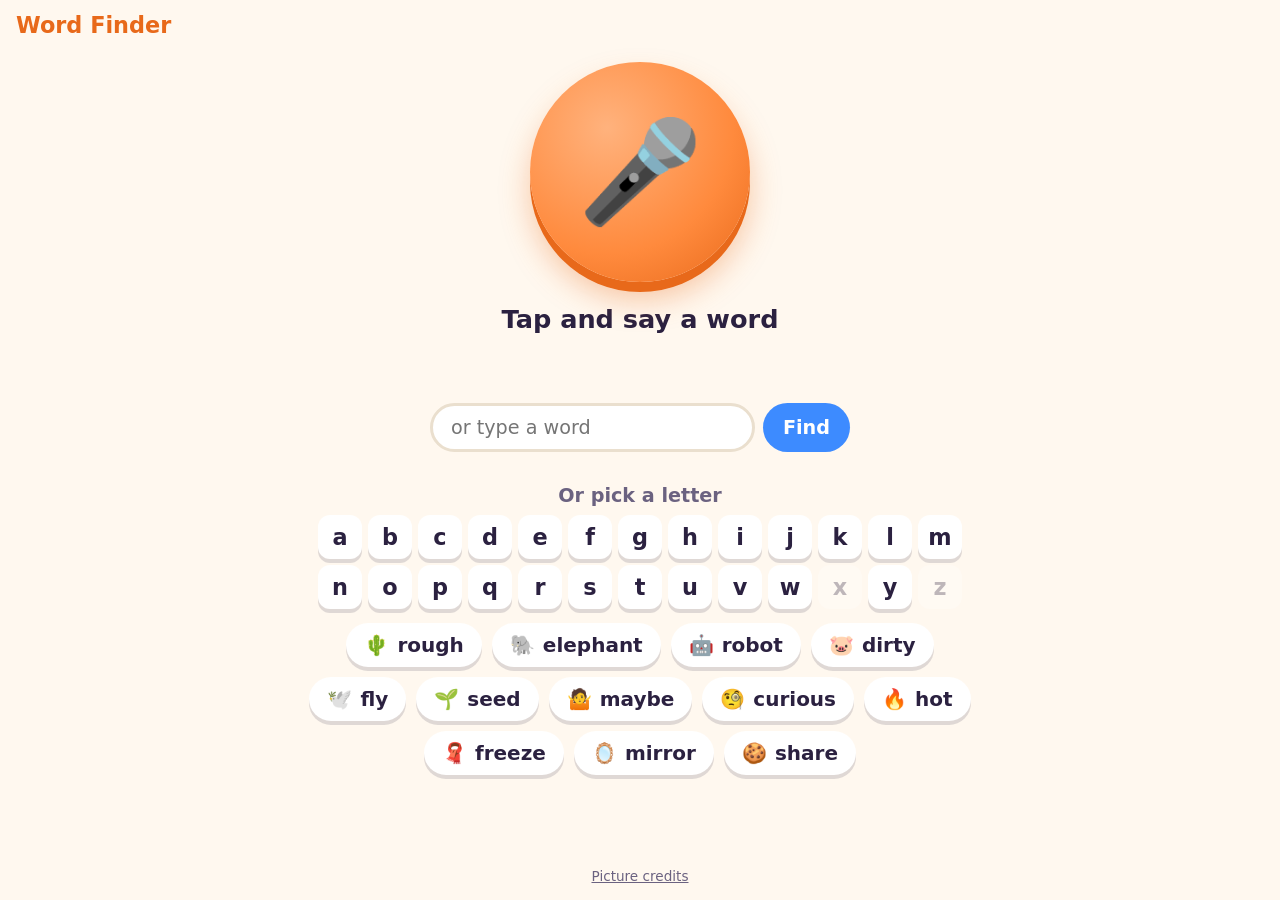
==== index.html @ f9577dc6 "first commit" ====
<!DOCTYPE html>
<html lang="en-GB">
<head>
  <meta charset="utf-8">
  <meta name="viewport" content="width=device-width, initial-scale=1, viewport-fit=cover">
  <title>Word Finder</title>
  <meta name="description" content="A talking picture dictionary for children.">
  <meta name="theme-color" content="#ff8a3d">
  <link rel="manifest" href="manifest.webmanifest">
  <link rel="icon" href="icons/icon.svg" type="image/svg+xml">
  <link rel="apple-touch-icon" href="icons/icon-180.png">
  <meta name="apple-mobile-web-app-capable" content="yes">
  <meta name="mobile-web-app-capable" content="yes">
  <meta name="apple-mobile-web-app-title" content="Word Finder">
  <link rel="stylesheet" href="styles.css">
</head>
<body>
  <header class="top">
    <a href="#/" id="homeBtn" class="home-btn" aria-label="Back to start" hidden>🏠</a>
    <h1><a href="#/">Word Finder</a></h1>
  </header>

  <main>
    <!-- Search / start screen -->
    <section id="home" class="view">
      <button id="micBtn" class="mic" type="button" aria-label="Tap and say a word">
        <span class="mic-icon" aria-hidden="true">🎤</span>
      </button>
      <p id="prompt" class="prompt">Tap and say a word</p>
      <p id="heard" class="heard" aria-live="polite"></p>
      <div id="suggestions" class="suggestions" aria-live="polite"></div>

      <form id="typeForm" class="type-form" autocomplete="off">
        <input id="typeInput" type="search" inputmode="text" autocapitalize="none"
               autocorrect="off" spellcheck="false" placeholder="or type a word" aria-label="Type a word">
        <button type="submit">Find</button>
      </form>

      <h2 class="browse-title">Or pick a letter</h2>
      <nav id="alphabet" class="alphabet" aria-label="Letters"></nav>
      <div id="grid" class="grid"></div>
    </section>

    <!-- Word card -->
    <section id="card" class="view" hidden>
      <figure class="pic">
        <img id="cardImg" alt="" hidden>
        <span id="cardEmoji" class="emoji" aria-hidden="true"></span>
        <figcaption id="credit" class="credit"></figcaption>
      </figure>

      <div id="spelling" class="spelling" aria-label=""></div>
      <p id="typeTag" class="type-tag"></p>

      <div class="actions">
        <button id="sayBtn" type="button" class="act say"><span aria-hidden="true">🔊</span> Say it</button>
        <button id="spellBtn" type="button" class="act spell"><span aria-hidden="true">🔤</span> Spell it</button>
        <button id="meanBtn" type="button" class="act mean"><span aria-hidden="true">📖</span> What it means</button>
      </div>

      <div class="meaning">
        <p id="definition" class="definition"></p>
        <p id="example" class="example"></p>
      </div>

      <a href="#/" class="again"><span aria-hidden="true">🎤</span> Find another word</a>
    </section>

    <section id="credits" class="view credits-view" hidden>
      <h2>Picture credits</h2>
      <p>Pictures come from <a href="https://openverse.org" rel="noopener">Openverse</a> under Creative Commons or public-domain licences. Where there is no picture, the app shows an emoji.</p>
      <ul id="creditList"></ul>
    </section>
  </main>

  <footer class="foot">
    <a href="#/credits">Picture credits</a>
  </footer>


  <script type="module" src="app.js"></script>
</body>
</html>
---- styles.css ----
:root {
  --bg: #fff8ef;
  --ink: #2b2140;
  --muted: #6b6280;
  --orange: #ff8a3d;
  --orange-dark: #e8691a;
  --blue: #3d8bff;
  --green: #22b573;
  --purple: #8a5cf6;
  --tile: #ffffff;
  --shadow: 0 4px 0 rgba(43, 33, 64, 0.15);
  --radius: 22px;
  --font: ui-rounded, "SF Pro Rounded", "Arial Rounded MT Bold", "Nunito", "Trebuchet MS", system-ui, sans-serif;
  /* Letters for reading: a clear, school-style face if the device has one. */
  --letter-font: "Andika", "Sassoon Primary", "Comic Neue", ui-rounded, "Arial Rounded MT Bold", system-ui, sans-serif;
}

* { box-sizing: border-box; }

html, body { margin: 0; }

body {
  font-family: var(--font);
  background: var(--bg);
  color: var(--ink);
  min-height: 100dvh;
  display: flex;
  flex-direction: column;
  -webkit-tap-highlight-color: transparent;
  padding: env(safe-area-inset-top) env(safe-area-inset-right) env(safe-area-inset-bottom) env(safe-area-inset-left);
}

button, input { font: inherit; color: inherit; }
button { cursor: pointer; }

[hidden] { display: none !important; }

.top {
  display: flex;
  align-items: center;
  gap: 12px;
  padding: 12px 16px;
}
.top h1 { margin: 0; font-size: 1.4rem; }
.top h1 a { color: var(--orange-dark); text-decoration: none; }
.home-btn {
  font-size: 1.8rem;
  text-decoration: none;
  background: var(--tile);
  border-radius: 16px;
  padding: 4px 10px;
  box-shadow: var(--shadow);
}

main { flex: 1; width: 100%; max-width: 720px; margin: 0 auto; padding: 0 16px 24px; }

.view { display: flex; flex-direction: column; align-items: center; }

/* ---------- Home ---------- */

.mic {
  width: min(52vw, 220px);
  aspect-ratio: 1;
  border-radius: 50%;
  border: none;
  background: radial-gradient(circle at 35% 30%, #ffb27d, var(--orange) 60%, var(--orange-dark));
  box-shadow: 0 10px 0 var(--orange-dark), 0 18px 30px rgba(232, 105, 26, 0.35);
  margin-top: 12px;
  transition: transform 0.1s;
  position: relative;
}
.mic:active { transform: translateY(6px); box-shadow: 0 4px 0 var(--orange-dark); }
.mic-icon { font-size: min(24vw, 100px); line-height: 1; }
.mic.listening { animation: pulse 1s ease-in-out infinite; }
.mic.listening::after {
  content: "";
  position: absolute;
  inset: -14px;
  border-radius: 50%;
  border: 6px solid var(--orange);
  opacity: 0.5;
  animation: ring 1.2s ease-out infinite;
}
.mic.unsupported { filter: grayscale(1); opacity: 0.5; }

@keyframes pulse { 50% { transform: scale(1.05); } }
@keyframes ring { from { transform: scale(0.95); opacity: 0.6; } to { transform: scale(1.25); opacity: 0; } }

.prompt { font-size: 1.6rem; font-weight: 700; margin: 22px 0 4px; text-align: center; }
.heard { font-size: 1.3rem; color: var(--muted); min-height: 1.6em; margin: 4px 0; text-align: center; }

.suggestions { display: flex; flex-wrap: wrap; gap: 10px; justify-content: center; margin: 4px 0 8px; }
.suggestions p { width: 100%; text-align: center; margin: 0 0 4px; font-size: 1.2rem; }

.chip {
  display: inline-flex;
  align-items: center;
  gap: 8px;
  background: var(--tile);
  border: none;
  border-radius: 999px;
  padding: 10px 18px;
  font-size: 1.25rem;
  font-weight: 700;
  box-shadow: var(--shadow);
  text-decoration: none;
  color: var(--ink);
}
.chip:active { transform: translateY(2px); }

.type-form { display: flex; gap: 8px; width: 100%; max-width: 420px; margin: 12px 0 8px; }
.type-form input {
  flex: 1;
  min-width: 0;
  border: 3px solid #eadfce;
  border-radius: 999px;
  padding: 10px 18px;
  font-size: 1.2rem;
  background: var(--tile);
}
.type-form input:focus { outline: none; border-color: var(--blue); }
.type-form button {
  border: none;
  border-radius: 999px;
  padding: 10px 20px;
  background: var(--blue);
  color: white;
  font-weight: 700;
  font-size: 1.2rem;
}

.browse-title { font-size: 1.2rem; color: var(--muted); margin: 24px 0 8px; }

.alphabet { display: flex; flex-wrap: wrap; justify-content: center; gap: 6px; margin-bottom: 14px; }
.alphabet button {
  width: 44px; height: 44px;
  border: none;
  border-radius: 12px;
  background: var(--tile);
  box-shadow: var(--shadow);
  font-family: var(--letter-font);
  font-size: 1.4rem;
  font-weight: 700;
}
.alphabet button[disabled] { opacity: 0.3; box-shadow: none; }
.alphabet button.active { background: var(--purple); color: white; }

.grid { display: flex; flex-wrap: wrap; justify-content: center; gap: 10px; }

/* ---------- Word card ---------- */

.pic {
  margin: 4px 0 8px;
  width: min(80vw, 320px);
  aspect-ratio: 1;
  border-radius: var(--radius);
  background: var(--tile);
  box-shadow: var(--shadow);
  display: grid;
  place-items: center;
  position: relative;
  overflow: hidden;
}
.pic img { width: 100%; height: 100%; object-fit: cover; }
.emoji { font-size: min(44vw, 180px); line-height: 1; }
.credit {
  position: absolute;
  bottom: 0; left: 0; right: 0;
  font-size: 0.7rem;
  padding: 4px 8px;
  background: rgba(255, 255, 255, 0.85);
  color: var(--muted);
  text-align: center;
}
.credit:empty { display: none; }
.credit a { color: inherit; }

.spelling {
  display: flex;
  flex-wrap: nowrap;
  justify-content: center;
  gap: 4px;
  margin: 10px 0 2px;
  font-family: var(--letter-font);
  /* Size letters so the whole word fits on one line (--n = number of letters). */
  font-size: min(4.6rem, calc((min(100vw, 720px) - 48px) / (var(--n, 6) * 0.82)));
}
.letter {
  min-width: 0.72em;
  font-size: 1em;
  font-weight: 700;
  line-height: 1.15;
  padding: 0 0.04em;
  border: none;
  border-bottom: 5px solid #eadfce;
  background: none;
  font-family: inherit;
  border-radius: 10px 10px 0 0;
  transition: transform 0.12s, background 0.12s, color 0.12s;
}
.letter.on { background: var(--purple); color: white; border-bottom-color: var(--purple); transform: translateY(-6px) scale(1.08); }
.spelling.all-on .letter { color: var(--purple); border-bottom-color: var(--purple); }

.type-tag { margin: 6px 0 12px; color: var(--muted); font-size: 1.1rem; }
.type-tag b { color: var(--ink); }

.actions { display: grid; grid-template-columns: repeat(3, 1fr); gap: 10px; width: 100%; max-width: 520px; }
.act {
  border: none;
  border-radius: var(--radius);
  padding: 14px 6px;
  font-size: 1.1rem;
  font-weight: 700;
  color: white;
  display: flex;
  flex-direction: column;
  align-items: center;
  gap: 4px;
  transition: transform 0.1s;
}
.act span { font-size: 2.2rem; }
.act:active { transform: translateY(4px); }
.act.say { background: var(--orange); box-shadow: 0 6px 0 var(--orange-dark); }
.act.spell { background: var(--purple); box-shadow: 0 6px 0 #6a3fd6; }
.act.mean { background: var(--green); box-shadow: 0 6px 0 #17915a; }
.act.playing { filter: brightness(1.1); outline: 4px solid rgba(43, 33, 64, 0.25); }

.meaning { max-width: 520px; text-align: center; margin-top: 18px; }
.definition { font-size: 1.45rem; line-height: 1.4; margin: 0 0 10px; }
.example { font-size: 1.2rem; color: var(--muted); font-style: italic; margin: 0; }
.example:not(:empty)::before { content: "“"; }
.example:not(:empty)::after { content: "”"; }
.word-hl { background: #fff0a8; border-radius: 6px; padding: 0 2px; }

.again {
  margin-top: 26px;
  text-decoration: none;
  background: var(--tile);
  color: var(--ink);
  padding: 12px 22px;
  border-radius: 999px;
  font-weight: 700;
  font-size: 1.2rem;
  box-shadow: var(--shadow);
}

/* ---------- Credits ---------- */

.foot { text-align: center; padding: 8px 0 16px; font-size: 0.85rem; }
.foot a { color: var(--muted); }
.credits-view { max-width: 720px; margin: 0 auto; padding: 0 16px 24px; align-items: stretch; }
.credits-view ul { padding-left: 1.2em; font-size: 0.9rem; line-height: 1.5; }
.credits-view a { color: var(--blue); }

@media (prefers-reduced-motion: reduce) {
  .mic.listening, .mic.listening::after { animation: none; }
}
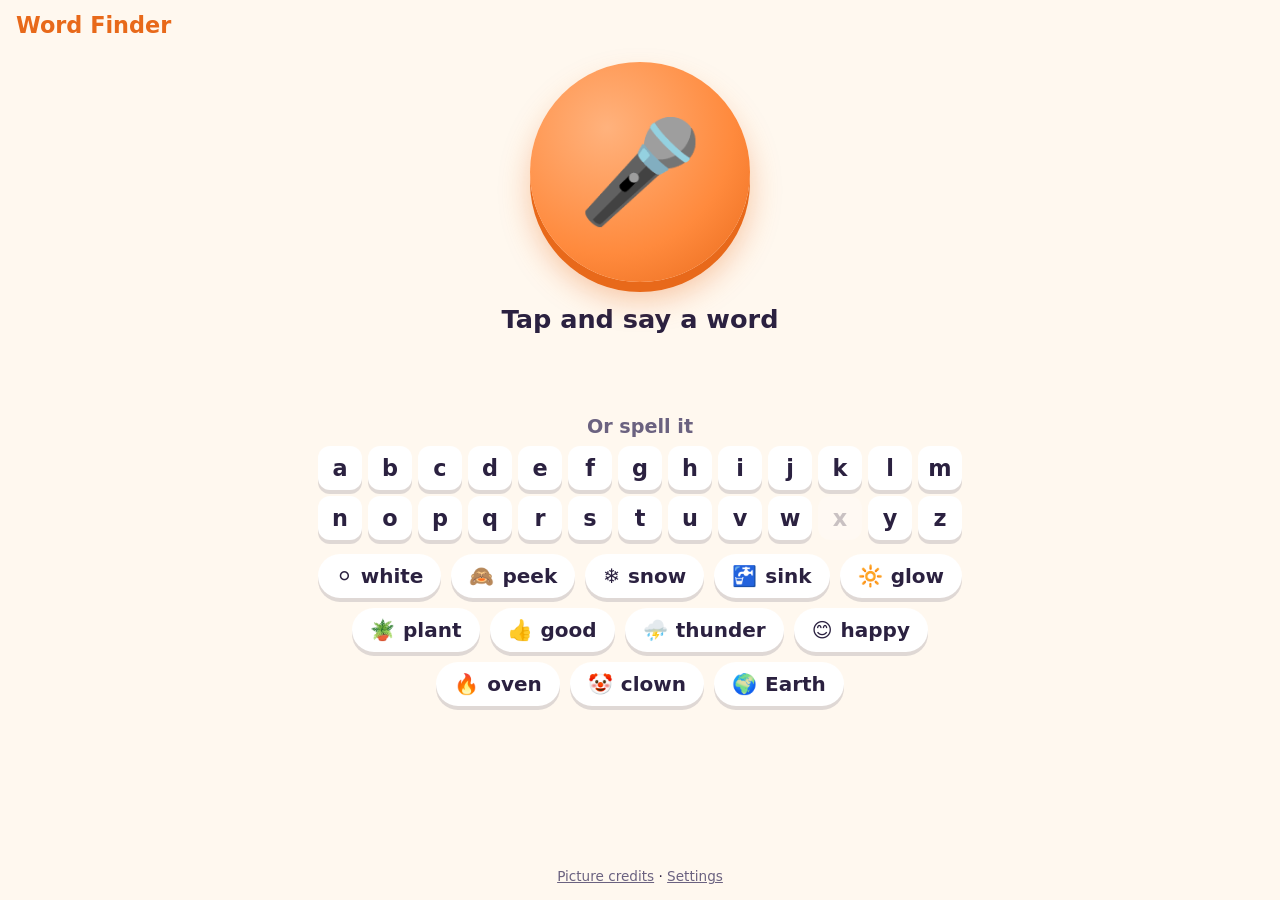
==== commit b722e8fb: "more words" ====
--- a/index.html
+++ b/index.html
@@ -30,13 +30,13 @@
       <p id="heard" class="heard" aria-live="polite"></p>
       <div id="suggestions" class="suggestions" aria-live="polite"></div>
 
-      <form id="typeForm" class="type-form" autocomplete="off">
-        <input id="typeInput" type="search" inputmode="text" autocapitalize="none"
-               autocorrect="off" spellcheck="false" placeholder="or type a word" aria-label="Type a word">
-        <button type="submit">Find</button>
-      </form>
 
-      <h2 class="browse-title">Or pick a letter</h2>
+      <h2 class="browse-title">Or spell it</h2>
+      <div id="spelled" class="spelled" hidden>
+        <div id="spelledLetters" class="spelled-letters" aria-live="polite"></div>
+        <button id="backBtn" type="button" class="spelled-btn" aria-label="Take away the last letter">⌫</button>
+        <button id="resetBtn" type="button" class="spelled-btn" aria-label="Start again">✕</button>
+      </div>
       <nav id="alphabet" class="alphabet" aria-label="Letters"></nav>
       <div id="grid" class="grid"></div>
     </section>
@@ -71,10 +71,21 @@
       <p>Pictures come from <a href="https://openverse.org" rel="noopener">Openverse</a> under Creative Commons or public-domain licences. Where there is no picture, the app shows an emoji.</p>
       <ul id="creditList"></ul>
     </section>
+
+    <section id="settings" class="view credits-view" hidden>
+      <h2>Settings for grown-ups</h2>
+      <label for="voiceSelect"><b>Voice</b></label>
+      <div class="voice-row">
+        <select id="voiceSelect"></select>
+        <button id="voiceTry" type="button">▶ Try</button>
+      </div>
+      <p id="voiceNote" class="note"></p>
+      <p class="note">The voices come from this device, so each phone or tablet has its own list. More can usually be added in the device's settings (on iPhone: Settings → Accessibility → Spoken Content → Voices).</p>
+    </section>
   </main>
 
   <footer class="foot">
-    <a href="#/credits">Picture credits</a>
+    <a href="#/credits">Picture credits</a> · <a href="#/settings">Settings</a>
   </footer>
 
 
--- a/styles.css
+++ b/styles.css
@@ -108,27 +108,6 @@
 }
 .chip:active { transform: translateY(2px); }
 
-.type-form { display: flex; gap: 8px; width: 100%; max-width: 420px; margin: 12px 0 8px; }
-.type-form input {
-  flex: 1;
-  min-width: 0;
-  border: 3px solid #eadfce;
-  border-radius: 999px;
-  padding: 10px 18px;
-  font-size: 1.2rem;
-  background: var(--tile);
-}
-.type-form input:focus { outline: none; border-color: var(--blue); }
-.type-form button {
-  border: none;
-  border-radius: 999px;
-  padding: 10px 20px;
-  background: var(--blue);
-  color: white;
-  font-weight: 700;
-  font-size: 1.2rem;
-}
-
 .browse-title { font-size: 1.2rem; color: var(--muted); margin: 24px 0 8px; }
 
 .alphabet { display: flex; flex-wrap: wrap; justify-content: center; gap: 6px; margin-bottom: 14px; }
@@ -142,8 +121,27 @@
   font-size: 1.4rem;
   font-weight: 700;
 }
-.alphabet button[disabled] { opacity: 0.3; box-shadow: none; }
-.alphabet button.active { background: var(--purple); color: white; }
+.alphabet button[disabled] { opacity: 0.25; box-shadow: none; }
+
+.spelled { display: flex; align-items: center; gap: 8px; margin-bottom: 12px; }
+.spelled-letters { display: flex; gap: 4px; font-family: var(--letter-font); }
+.spelled-letter {
+  min-width: 1em;
+  text-align: center;
+  font-size: 2.4rem;
+  font-weight: 700;
+  color: var(--purple);
+  border-bottom: 4px solid var(--purple);
+  line-height: 1.1;
+}
+.spelled-btn {
+  border: none;
+  border-radius: 12px;
+  width: 48px; height: 48px;
+  font-size: 1.4rem;
+  background: var(--tile);
+  box-shadow: var(--shadow);
+}
 
 .grid { display: flex; flex-wrap: wrap; justify-content: center; gap: 10px; }
 
@@ -198,6 +196,7 @@
   border-radius: 10px 10px 0 0;
   transition: transform 0.12s, background 0.12s, color 0.12s;
 }
+.letter.gap { min-width: 0.4em; border-bottom-color: transparent; }
 .letter.on { background: var(--purple); color: white; border-bottom-color: var(--purple); transform: translateY(-6px) scale(1.08); }
 .spelling.all-on .letter { color: var(--purple); border-bottom-color: var(--purple); }
 
@@ -252,6 +251,11 @@
 .credits-view ul { padding-left: 1.2em; font-size: 0.9rem; line-height: 1.5; }
 .credits-view a { color: var(--blue); }
 
+.voice-row { display: flex; gap: 8px; margin: 6px 0 4px; }
+.voice-row select { flex: 1; min-width: 0; font: inherit; font-size: 1rem; padding: 8px; border-radius: 12px; border: 2px solid #eadfce; background: var(--tile); }
+.voice-row button { border: none; border-radius: 12px; padding: 8px 14px; background: var(--blue); color: white; font-weight: 700; }
+.note { color: var(--muted); font-size: 0.9rem; }
+
 @media (prefers-reduced-motion: reduce) {
   .mic.listening, .mic.listening::after { animation: none; }
 }
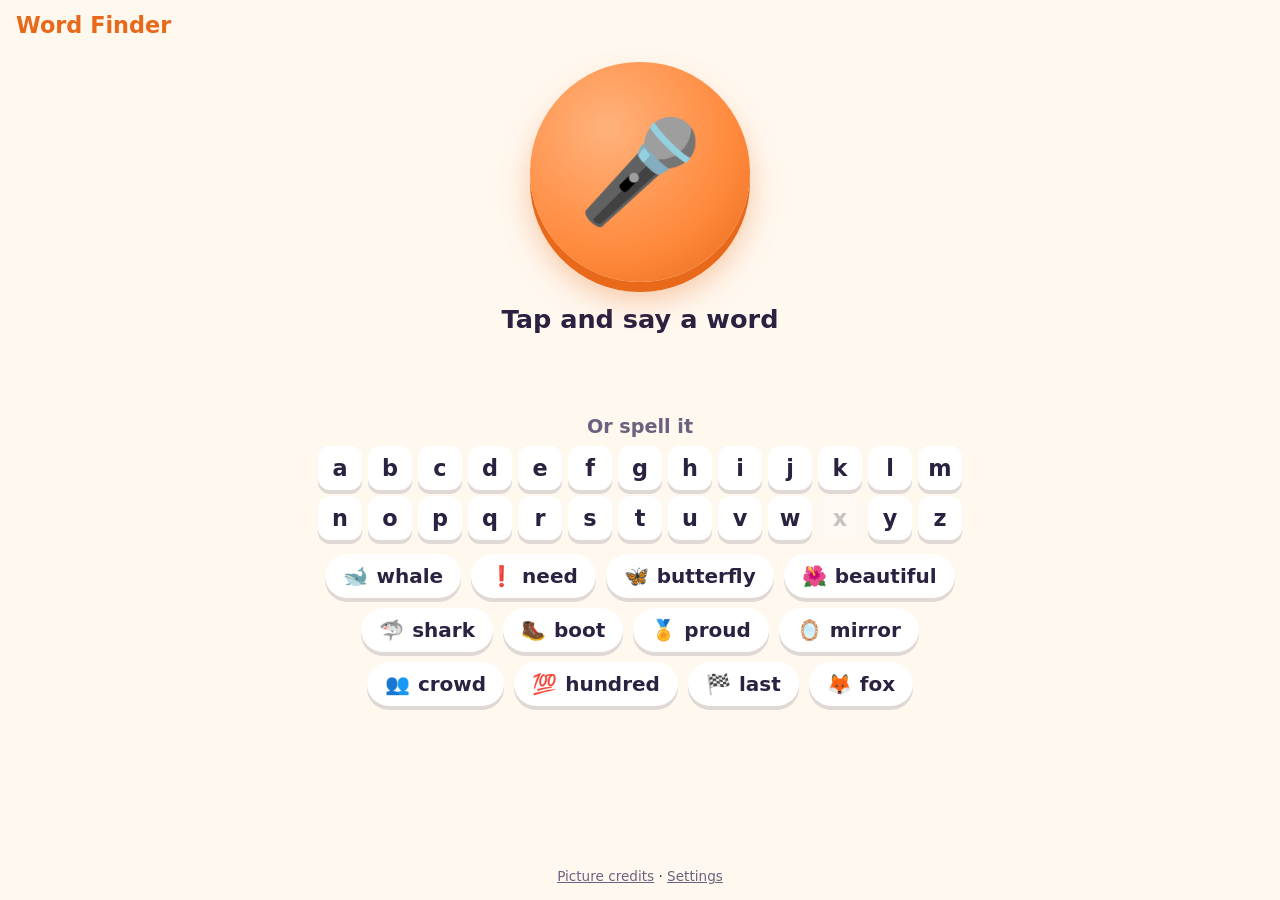
==== commit 7500c8ad: "Add install section to Settings Shows the browser's install prompt where supported (Android, Chrome/" ====
--- a/index.html
+++ b/index.html
@@ -74,7 +74,12 @@
 
     <section id="settings" class="view credits-view" hidden>
       <h2>Settings for grown-ups</h2>
-      <label for="voiceSelect"><b>Voice</b></label>
+      <h3>Install the app</h3>
+      <button id="installBtn" type="button" class="install-btn" hidden>📲 Install Word Finder</button>
+      <p id="installNote" class="note"></p>
+
+      <h3>Voice</h3>
+      <label for="voiceSelect" class="visually-hidden">Voice</label>
       <div class="voice-row">
         <select id="voiceSelect"></select>
         <button id="voiceTry" type="button">▶ Try</button>
--- a/styles.css
+++ b/styles.css
@@ -255,6 +255,9 @@
 .voice-row select { flex: 1; min-width: 0; font: inherit; font-size: 1rem; padding: 8px; border-radius: 12px; border: 2px solid #eadfce; background: var(--tile); }
 .voice-row button { border: none; border-radius: 12px; padding: 8px 14px; background: var(--blue); color: white; font-weight: 700; }
 .note { color: var(--muted); font-size: 0.9rem; }
+.credits-view h3 { margin: 18px 0 6px; font-size: 1.1rem; }
+.install-btn { border: none; border-radius: 12px; padding: 10px 16px; background: var(--orange); color: white; font-weight: 700; font-size: 1.05rem; box-shadow: 0 4px 0 var(--orange-dark); }
+.visually-hidden { position: absolute; width: 1px; height: 1px; overflow: hidden; clip: rect(0 0 0 0); }
 
 @media (prefers-reduced-motion: reduce) {
   .mic.listening, .mic.listening::after { animation: none; }
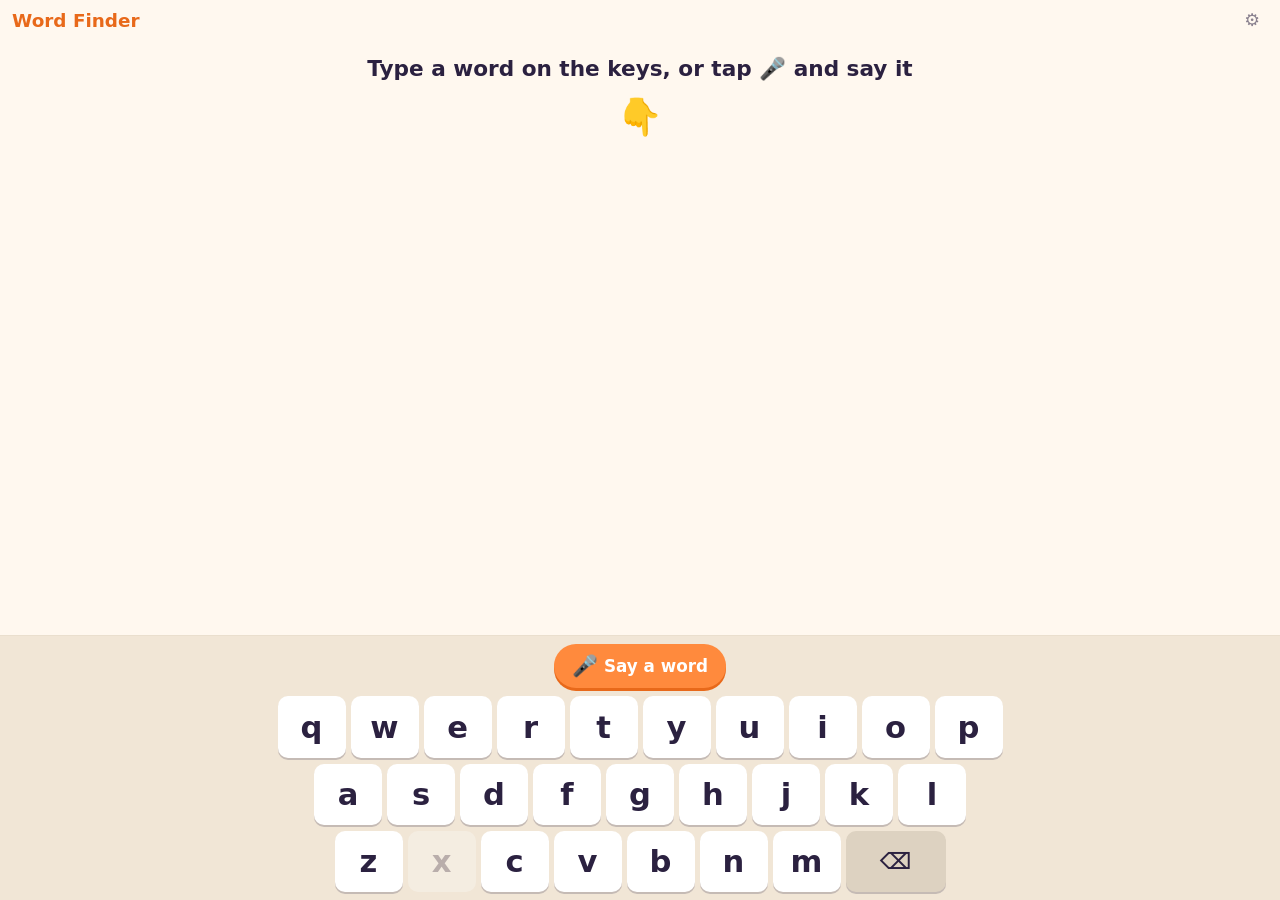
==== commit a8ed7bda: "Keyboard-first layout with type-along practice - QWERTY keyboard fixed at the bottom; mic and start-" ====
--- a/index.html
+++ b/index.html
@@ -15,84 +15,86 @@
   <link rel="stylesheet" href="styles.css">
 </head>
 <body>
-  <header class="top">
-    <a href="#/" id="homeBtn" class="home-btn" aria-label="Back to start" hidden>🏠</a>
-    <h1><a href="#/">Word Finder</a></h1>
-  </header>
+  <div class="app">
+    <header class="top">
+      <a href="#/" id="backLink" class="icon-btn" aria-label="Back" hidden>←</a>
+      <h1>Word Finder</h1>
+      <a href="#/settings" id="settingsLink" class="icon-btn" aria-label="Settings for grown-ups">⚙️</a>
+    </header>
 
-  <main>
-    <!-- Search / start screen -->
-    <section id="home" class="view">
-      <button id="micBtn" class="mic" type="button" aria-label="Tap and say a word">
-        <span class="mic-icon" aria-hidden="true">🎤</span>
-      </button>
-      <p id="prompt" class="prompt">Tap and say a word</p>
-      <p id="heard" class="heard" aria-live="polite"></p>
-      <div id="suggestions" class="suggestions" aria-live="polite"></div>
+    <main id="stage">
+      <!-- Search: letters typed so far and the matching words -->
+      <section id="home" class="view search-view">
+        <div id="spelled" class="spelled" aria-live="polite"></div>
+        <p id="status" class="status" aria-live="polite"></p>
+        <p id="heard" class="heard" aria-live="polite"></p>
+        <div id="suggestions" class="grid"></div>
+        <div id="grid" class="grid"></div>
+      </section>
 
+      <!-- Word card: picture, meaning, and the word to copy on the keyboard -->
+      <section id="card" class="view card-view" hidden>
+        <div class="card-top">
+          <figure class="pic">
+            <img id="cardImg" alt="" hidden>
+            <span id="cardEmoji" class="emoji" aria-hidden="true"></span>
+            <figcaption id="credit" class="credit"></figcaption>
+          </figure>
+          <div class="meaning">
+            <p id="typeTag" class="type-tag"></p>
+            <p id="definition" class="definition"></p>
+            <p id="example" class="example"></p>
+          </div>
+        </div>
 
-      <h2 class="browse-title">Or spell it</h2>
-      <div id="spelled" class="spelled" hidden>
-        <div id="spelledLetters" class="spelled-letters" aria-live="polite"></div>
-        <button id="backBtn" type="button" class="spelled-btn" aria-label="Take away the last letter">⌫</button>
-        <button id="resetBtn" type="button" class="spelled-btn" aria-label="Start again">✕</button>
+        <div id="spelling" class="spelling" aria-label=""></div>
+        <p id="practiceNote" class="practice-note">Can you type it? 👇</p>
+
+        <div class="actions">
+          <button id="sayBtn" type="button" class="act say"><span aria-hidden="true">🔊</span> Say it</button>
+          <button id="spellBtn" type="button" class="act spell"><span aria-hidden="true">🔤</span> Spell it</button>
+          <button id="meanBtn" type="button" class="act mean"><span aria-hidden="true">📖</span> Meaning</button>
+        </div>
+
+        <div id="celebrate" class="celebrate" hidden aria-live="polite"><span>🎉</span>Well done!</div>
+      </section>
+
+      <section id="credits" class="view page-view" hidden>
+        <h2>Picture credits</h2>
+        <p>Pictures come from <a href="https://openverse.org" rel="noopener">Openverse</a> under Creative Commons or public-domain licences. Where there is no picture, the app shows an emoji.</p>
+        <ul id="creditList"></ul>
+      </section>
+
+      <section id="settings" class="view page-view" hidden>
+        <h2>Settings for grown-ups</h2>
+        <h3>Install the app</h3>
+        <button id="installBtn" type="button" class="install-btn" hidden>📲 Install Word Finder</button>
+        <p id="installNote" class="note"></p>
+
+        <h3>Voice</h3>
+        <label for="voiceSelect" class="visually-hidden">Voice</label>
+        <div class="voice-row">
+          <select id="voiceSelect"></select>
+          <button id="voiceTry" type="button">▶ Try</button>
+        </div>
+        <p id="voiceNote" class="note"></p>
+        <p class="note">The voices come from this device, so each phone or tablet has its own list. More can usually be added in the device's settings (on iPhone: Settings → Accessibility → Spoken Content → Voices).</p>
+
+        <h3>Pictures</h3>
+        <p class="note"><a href="#/credits">Picture credits</a></p>
+      </section>
+    </main>
+
+    <!-- Always at the bottom: tools and the keyboard -->
+    <div id="dock" class="dock">
+      <div class="toolbar">
+        <a href="#/" id="newBtn" class="tool-btn" hidden><span aria-hidden="true">🔍</span> New word</a>
+        <button id="micBtn" type="button" class="tool-btn mic-btn"><span aria-hidden="true">🎤</span> <span id="micLabel">Say a word</span></button>
+        <button id="clearBtn" type="button" class="tool-btn" hidden><span aria-hidden="true">✕</span> Start again</button>
       </div>
-      <nav id="alphabet" class="alphabet" aria-label="Letters"></nav>
-      <div id="grid" class="grid"></div>
-    </section>
-
-    <!-- Word card -->
-    <section id="card" class="view" hidden>
-      <figure class="pic">
-        <img id="cardImg" alt="" hidden>
-        <span id="cardEmoji" class="emoji" aria-hidden="true"></span>
-        <figcaption id="credit" class="credit"></figcaption>
-      </figure>
-
-      <div id="spelling" class="spelling" aria-label=""></div>
-      <p id="typeTag" class="type-tag"></p>
-
-      <div class="actions">
-        <button id="sayBtn" type="button" class="act say"><span aria-hidden="true">🔊</span> Say it</button>
-        <button id="spellBtn" type="button" class="act spell"><span aria-hidden="true">🔤</span> Spell it</button>
-        <button id="meanBtn" type="button" class="act mean"><span aria-hidden="true">📖</span> What it means</button>
-      </div>
-
-      <div class="meaning">
-        <p id="definition" class="definition"></p>
-        <p id="example" class="example"></p>
-      </div>
-
-      <a href="#/" class="again"><span aria-hidden="true">🎤</span> Find another word</a>
-    </section>
-
-    <section id="credits" class="view credits-view" hidden>
-      <h2>Picture credits</h2>
-      <p>Pictures come from <a href="https://openverse.org" rel="noopener">Openverse</a> under Creative Commons or public-domain licences. Where there is no picture, the app shows an emoji.</p>
-      <ul id="creditList"></ul>
-    </section>
-
-    <section id="settings" class="view credits-view" hidden>
-      <h2>Settings for grown-ups</h2>
-      <h3>Install the app</h3>
-      <button id="installBtn" type="button" class="install-btn" hidden>📲 Install Word Finder</button>
-      <p id="installNote" class="note"></p>
-
-      <h3>Voice</h3>
-      <label for="voiceSelect" class="visually-hidden">Voice</label>
-      <div class="voice-row">
-        <select id="voiceSelect"></select>
-        <button id="voiceTry" type="button">▶ Try</button>
-      </div>
-      <p id="voiceNote" class="note"></p>
-      <p class="note">The voices come from this device, so each phone or tablet has its own list. More can usually be added in the device's settings (on iPhone: Settings → Accessibility → Spoken Content → Voices).</p>
-    </section>
-  </main>
-
-  <footer class="foot">
-    <a href="#/credits">Picture credits</a> · <a href="#/settings">Settings</a>
-  </footer>
-
+      <div id="keyboard" class="keyboard" role="group" aria-label="Keyboard"></div>
+    </div>
+  </div>
 
   <script type="module" src="app.js"></script>
 </body>
--- a/styles.css
+++ b/styles.css
@@ -7,149 +7,130 @@
   --blue: #3d8bff;
   --green: #22b573;
   --purple: #8a5cf6;
+  --purple-dark: #6a3fd6;
+  --ghost: #c9c1d6;
+  --line: #eadfce;
   --tile: #ffffff;
-  --shadow: 0 4px 0 rgba(43, 33, 64, 0.15);
-  --radius: 22px;
+  --shadow: 0 3px 0 rgba(43, 33, 64, 0.15);
+  --radius: 18px;
   --font: ui-rounded, "SF Pro Rounded", "Arial Rounded MT Bold", "Nunito", "Trebuchet MS", system-ui, sans-serif;
   /* Letters for reading: a clear, school-style face if the device has one. */
   --letter-font: "Andika", "Sassoon Primary", "Comic Neue", ui-rounded, "Arial Rounded MT Bold", system-ui, sans-serif;
 }
 
 * { box-sizing: border-box; }
-
-html, body { margin: 0; }
+[hidden] { display: none !important; }
+
+/* The whole app fits the screen: the middle scrolls if it must, the keyboard never moves. */
+html, body { margin: 0; height: 100%; overflow: hidden; }
 
 body {
   font-family: var(--font);
   background: var(--bg);
   color: var(--ink);
-  min-height: 100dvh;
+  -webkit-tap-highlight-color: transparent;
+  -webkit-user-select: none;
+  user-select: none;
+}
+
+button, input, select { font: inherit; color: inherit; }
+button, a { touch-action: manipulation; }
+button { cursor: pointer; }
+
+.app {
+  height: 100%;
+  height: 100dvh;
   display: flex;
   flex-direction: column;
-  -webkit-tap-highlight-color: transparent;
-  padding: env(safe-area-inset-top) env(safe-area-inset-right) env(safe-area-inset-bottom) env(safe-area-inset-left);
-}
-
-button, input { font: inherit; color: inherit; }
-button { cursor: pointer; }
-
-[hidden] { display: none !important; }
+  padding: env(safe-area-inset-top) env(safe-area-inset-right) 0 env(safe-area-inset-left);
+}
+
+/* ---------- Header ---------- */
 
 .top {
-  display: flex;
-  align-items: center;
-  gap: 12px;
-  padding: 12px 16px;
-}
-.top h1 { margin: 0; font-size: 1.4rem; }
-.top h1 a { color: var(--orange-dark); text-decoration: none; }
-.home-btn {
-  font-size: 1.8rem;
+  flex: none;
+  display: flex;
+  align-items: center;
+  gap: 8px;
+  padding: 6px 12px;
+}
+.top h1 { flex: 1; margin: 0; font-size: 1.15rem; color: var(--orange-dark); }
+.icon-btn {
+  font-size: 1.3rem;
+  line-height: 1;
   text-decoration: none;
-  background: var(--tile);
-  border-radius: 16px;
-  padding: 4px 10px;
-  box-shadow: var(--shadow);
-}
-
-main { flex: 1; width: 100%; max-width: 720px; margin: 0 auto; padding: 0 16px 24px; }
-
-.view { display: flex; flex-direction: column; align-items: center; }
-
-/* ---------- Home ---------- */
-
-.mic {
-  width: min(52vw, 220px);
-  aspect-ratio: 1;
-  border-radius: 50%;
-  border: none;
-  background: radial-gradient(circle at 35% 30%, #ffb27d, var(--orange) 60%, var(--orange-dark));
-  box-shadow: 0 10px 0 var(--orange-dark), 0 18px 30px rgba(232, 105, 26, 0.35);
-  margin-top: 12px;
-  transition: transform 0.1s;
-  position: relative;
-}
-.mic:active { transform: translateY(6px); box-shadow: 0 4px 0 var(--orange-dark); }
-.mic-icon { font-size: min(24vw, 100px); line-height: 1; }
-.mic.listening { animation: pulse 1s ease-in-out infinite; }
-.mic.listening::after {
-  content: "";
-  position: absolute;
-  inset: -14px;
-  border-radius: 50%;
-  border: 6px solid var(--orange);
-  opacity: 0.5;
-  animation: ring 1.2s ease-out infinite;
-}
-.mic.unsupported { filter: grayscale(1); opacity: 0.5; }
-
-@keyframes pulse { 50% { transform: scale(1.05); } }
-@keyframes ring { from { transform: scale(0.95); opacity: 0.6; } to { transform: scale(1.25); opacity: 0; } }
-
-.prompt { font-size: 1.6rem; font-weight: 700; margin: 22px 0 4px; text-align: center; }
-.heard { font-size: 1.3rem; color: var(--muted); min-height: 1.6em; margin: 4px 0; text-align: center; }
-
-.suggestions { display: flex; flex-wrap: wrap; gap: 10px; justify-content: center; margin: 4px 0 8px; }
-.suggestions p { width: 100%; text-align: center; margin: 0 0 4px; font-size: 1.2rem; }
+  color: var(--ink);
+  padding: 6px 8px;
+  border-radius: 12px;
+}
+#settingsLink { opacity: 0.55; font-size: 1.1rem; }
+
+/* ---------- Stage (everything above the keyboard) ---------- */
+
+#stage {
+  flex: 1;
+  min-height: 0;
+  overflow-y: auto;
+  -webkit-overflow-scrolling: touch;
+  padding: 0 14px 10px;
+}
+.view { max-width: 760px; margin: 0 auto; }
+
+/* ---------- Search ---------- */
+
+.search-view { display: flex; flex-direction: column; align-items: center; gap: 8px; padding-top: 4px; }
+
+.spelled { display: flex; gap: 4px; font-family: var(--letter-font); }
+.spelled:empty { display: none; }
+.spelled span {
+  min-width: 0.9em;
+  text-align: center;
+  font-size: clamp(2.4rem, 8dvh, 4rem);
+  font-weight: 700;
+  line-height: 1.1;
+  color: var(--purple);
+  border-bottom: 5px solid var(--purple);
+}
+
+.status { margin: 8px 0 0; font-size: 1.35rem; font-weight: 700; text-align: center; line-height: 1.35; }
+.status:empty { display: none; }
+.status .hint-arrow { display: block; font-size: 2.2rem; margin-top: 10px; animation: bob 1.4s ease-in-out infinite; }
+.heard { margin: 0; font-size: 1.2rem; color: var(--muted); text-align: center; }
+.heard:empty { display: none; }
+
+.grid { display: flex; flex-wrap: wrap; justify-content: center; gap: 10px; }
+.grid:empty { display: none; }
 
 .chip {
   display: inline-flex;
   align-items: center;
   gap: 8px;
   background: var(--tile);
-  border: none;
   border-radius: 999px;
-  padding: 10px 18px;
-  font-size: 1.25rem;
-  font-weight: 700;
+  padding: 9px 18px 9px 12px;
+  font-size: 1.35rem;
+  font-weight: 700;
+  font-family: var(--letter-font);
   box-shadow: var(--shadow);
   text-decoration: none;
   color: var(--ink);
 }
+.chip span { font-size: 1.5rem; }
 .chip:active { transform: translateY(2px); }
-
-.browse-title { font-size: 1.2rem; color: var(--muted); margin: 24px 0 8px; }
-
-.alphabet { display: flex; flex-wrap: wrap; justify-content: center; gap: 6px; margin-bottom: 14px; }
-.alphabet button {
-  width: 44px; height: 44px;
-  border: none;
-  border-radius: 12px;
-  background: var(--tile);
-  box-shadow: var(--shadow);
-  font-family: var(--letter-font);
-  font-size: 1.4rem;
-  font-weight: 700;
-}
-.alphabet button[disabled] { opacity: 0.25; box-shadow: none; }
-
-.spelled { display: flex; align-items: center; gap: 8px; margin-bottom: 12px; }
-.spelled-letters { display: flex; gap: 4px; font-family: var(--letter-font); }
-.spelled-letter {
-  min-width: 1em;
-  text-align: center;
-  font-size: 2.4rem;
-  font-weight: 700;
-  color: var(--purple);
-  border-bottom: 4px solid var(--purple);
-  line-height: 1.1;
-}
-.spelled-btn {
-  border: none;
-  border-radius: 12px;
-  width: 48px; height: 48px;
-  font-size: 1.4rem;
-  background: var(--tile);
-  box-shadow: var(--shadow);
-}
-
-.grid { display: flex; flex-wrap: wrap; justify-content: center; gap: 10px; }
+/* With only a few matches left, make them big and easy to hit. */
+.grid.few .chip { font-size: 1.8rem; padding: 12px 24px 12px 16px; }
+.grid.few .chip span { font-size: 2rem; }
 
 /* ---------- Word card ---------- */
 
+.card-view { position: relative; display: flex; flex-direction: column; gap: 8px; padding-top: 2px; }
+
+.card-top { display: flex; gap: 12px; align-items: flex-start; }
+
 .pic {
-  margin: 4px 0 8px;
-  width: min(80vw, 320px);
+  flex: none;
+  margin: 0;
+  width: min(42vw, 26dvh, 260px);
   aspect-ratio: 1;
   border-radius: var(--radius);
   background: var(--tile);
@@ -160,28 +141,41 @@
   overflow: hidden;
 }
 .pic img { width: 100%; height: 100%; object-fit: cover; }
-.emoji { font-size: min(44vw, 180px); line-height: 1; }
+.emoji { font-size: min(24vw, 15dvh, 150px); line-height: 1; }
 .credit {
   position: absolute;
   bottom: 0; left: 0; right: 0;
-  font-size: 0.7rem;
-  padding: 4px 8px;
+  font-size: 0.55rem;
+  padding: 2px 6px;
   background: rgba(255, 255, 255, 0.85);
   color: var(--muted);
   text-align: center;
+  white-space: nowrap;
+  overflow: hidden;
+  text-overflow: ellipsis;
 }
 .credit:empty { display: none; }
 .credit a { color: inherit; }
 
+.meaning { flex: 1; min-width: 0; }
+.type-tag { margin: 0 0 4px; color: var(--muted); font-size: 0.8rem; }
+.type-tag b { color: var(--ink); }
+.definition { font-size: clamp(0.95rem, 2.4dvh, 1.3rem); line-height: 1.3; margin: 0 0 6px; }
+.example { font-size: clamp(0.85rem, 2.1dvh, 1.1rem); color: var(--muted); font-style: italic; margin: 0; line-height: 1.3; }
+.example:not(:empty)::before { content: "“"; }
+.example:not(:empty)::after { content: "”"; }
+.word-hl { background: #fff0a8; border-radius: 6px; padding: 0 2px; color: var(--ink); }
+
+/* The word to copy: pale letters turn purple as they're typed. */
 .spelling {
   display: flex;
   flex-wrap: nowrap;
   justify-content: center;
   gap: 4px;
-  margin: 10px 0 2px;
+  margin-top: 4px;
   font-family: var(--letter-font);
-  /* Size letters so the whole word fits on one line (--n = number of letters). */
-  font-size: min(4.6rem, calc((min(100vw, 720px) - 48px) / (var(--n, 6) * 0.82)));
+  /* --n = number of letters, so the whole word fits on one line. */
+  font-size: min(4.2rem, 10dvh, calc((min(100vw, 760px) - 40px) / (var(--n, 6) * 0.82)));
 }
 .letter {
   min-width: 0.72em;
@@ -190,75 +184,137 @@
   line-height: 1.15;
   padding: 0 0.04em;
   border: none;
-  border-bottom: 5px solid #eadfce;
+  border-bottom: 5px solid var(--line);
   background: none;
   font-family: inherit;
+  color: var(--ink);
   border-radius: 10px 10px 0 0;
   transition: transform 0.12s, background 0.12s, color 0.12s;
 }
 .letter.gap { min-width: 0.4em; border-bottom-color: transparent; }
+.letter.todo { color: var(--ghost); }
+.letter.next { border-bottom-color: var(--purple); }
+.letter.done { color: var(--purple); border-bottom-color: var(--purple); }
+.letter.wrong { animation: wiggle 0.35s; }
 .letter.on { background: var(--purple); color: white; border-bottom-color: var(--purple); transform: translateY(-6px) scale(1.08); }
-.spelling.all-on .letter { color: var(--purple); border-bottom-color: var(--purple); }
-
-.type-tag { margin: 6px 0 12px; color: var(--muted); font-size: 1.1rem; }
-.type-tag b { color: var(--ink); }
-
-.actions { display: grid; grid-template-columns: repeat(3, 1fr); gap: 10px; width: 100%; max-width: 520px; }
+.spelling.all-on .letter:not(.gap) { color: var(--purple); border-bottom-color: var(--purple); }
+
+.practice-note { margin: 0; text-align: center; color: var(--muted); font-weight: 700; font-size: 1rem; }
+
+.actions { display: grid; grid-template-columns: repeat(3, 1fr); gap: 8px; margin-top: 4px; }
 .act {
   border: none;
+  border-radius: 14px;
+  padding: 8px 4px;
+  min-height: 48px;
+  font-size: 1rem;
+  font-weight: 700;
+  color: white;
+  display: flex;
+  align-items: center;
+  justify-content: center;
+  gap: 6px;
+  transition: transform 0.1s;
+}
+.act span { font-size: 1.4rem; }
+.act:active { transform: translateY(3px); }
+.act.say { background: var(--orange); box-shadow: 0 4px 0 var(--orange-dark); }
+.act.spell { background: var(--purple); box-shadow: 0 4px 0 var(--purple-dark); }
+.act.mean { background: var(--green); box-shadow: 0 4px 0 #17915a; }
+.act.playing { outline: 4px solid rgba(43, 33, 64, 0.25); }
+
+.celebrate {
+  position: absolute;
+  inset: 0;
+  display: flex;
+  flex-direction: column;
+  align-items: center;
+  justify-content: center;
+  font-size: 2.4rem;
+  font-weight: 700;
+  color: var(--purple);
+  background: rgba(255, 248, 239, 0.88);
   border-radius: var(--radius);
-  padding: 14px 6px;
-  font-size: 1.1rem;
-  font-weight: 700;
-  color: white;
-  display: flex;
-  flex-direction: column;
-  align-items: center;
-  gap: 4px;
-  transition: transform 0.1s;
-}
-.act span { font-size: 2.2rem; }
-.act:active { transform: translateY(4px); }
-.act.say { background: var(--orange); box-shadow: 0 6px 0 var(--orange-dark); }
-.act.spell { background: var(--purple); box-shadow: 0 6px 0 #6a3fd6; }
-.act.mean { background: var(--green); box-shadow: 0 6px 0 #17915a; }
-.act.playing { filter: brightness(1.1); outline: 4px solid rgba(43, 33, 64, 0.25); }
-
-.meaning { max-width: 520px; text-align: center; margin-top: 18px; }
-.definition { font-size: 1.45rem; line-height: 1.4; margin: 0 0 10px; }
-.example { font-size: 1.2rem; color: var(--muted); font-style: italic; margin: 0; }
-.example:not(:empty)::before { content: "“"; }
-.example:not(:empty)::after { content: "”"; }
-.word-hl { background: #fff0a8; border-radius: 6px; padding: 0 2px; }
-
-.again {
-  margin-top: 26px;
+  pointer-events: none;
+  animation: pop 0.4s ease-out;
+}
+.celebrate span { font-size: 5rem; animation: bob 0.8s ease-in-out infinite; }
+
+/* ---------- Dock: toolbar and keyboard ---------- */
+
+.dock {
+  flex: none;
+  background: #f1e6d6;
+  padding: 8px 6px calc(8px + env(safe-area-inset-bottom));
+  border-top: 1px solid var(--line);
+}
+
+.toolbar { display: flex; justify-content: center; gap: 8px; margin-bottom: 8px; }
+.tool-btn {
+  border: none;
+  border-radius: 999px;
+  padding: 8px 18px;
+  min-height: 44px;
+  font-size: 1.05rem;
+  font-weight: 700;
+  background: var(--tile);
+  color: var(--ink);
+  box-shadow: var(--shadow);
   text-decoration: none;
+  display: inline-flex;
+  align-items: center;
+  gap: 6px;
+}
+.tool-btn span[aria-hidden] { font-size: 1.3rem; }
+.mic-btn { background: var(--orange); color: white; box-shadow: 0 3px 0 var(--orange-dark); }
+.mic-btn.listening { animation: pulse 1s ease-in-out infinite; }
+.mic-btn.unsupported { filter: grayscale(1); opacity: 0.6; }
+
+.keyboard { display: flex; flex-direction: column; gap: 6px; max-width: 760px; margin: 0 auto; }
+.kb-row { display: flex; justify-content: center; gap: 5px; }
+.kb-row:nth-child(2) { padding: 0 4.5%; }
+.key {
+  flex: 1 1 0;
+  max-width: 68px;
+  height: clamp(42px, 6.8dvh, 66px);
+  border: none;
+  border-radius: 10px;
   background: var(--tile);
-  color: var(--ink);
-  padding: 12px 22px;
-  border-radius: 999px;
-  font-weight: 700;
-  font-size: 1.2rem;
-  box-shadow: var(--shadow);
-}
-
-/* ---------- Credits ---------- */
-
-.foot { text-align: center; padding: 8px 0 16px; font-size: 0.85rem; }
-.foot a { color: var(--muted); }
-.credits-view { max-width: 720px; margin: 0 auto; padding: 0 16px 24px; align-items: stretch; }
-.credits-view ul { padding-left: 1.2em; font-size: 0.9rem; line-height: 1.5; }
-.credits-view a { color: var(--blue); }
-
+  box-shadow: 0 2px 0 rgba(43, 33, 64, 0.22);
+  font-family: var(--letter-font);
+  font-size: clamp(1.4rem, 3.4dvh, 2rem);
+  font-weight: 700;
+  padding: 0;
+}
+.key:active { transform: translateY(2px); box-shadow: none; background: #e9e2f7; }
+.key[disabled] { opacity: 0.28; box-shadow: none; }
+.key.back { flex: 1.6 1 0; max-width: 100px; font-family: var(--font); font-size: 1.4rem; background: #ddd2c1; }
+/* The next letter to press when copying a word. */
+.key.hint { background: #ffe08a; box-shadow: 0 2px 0 #d9b24a; animation: glow 1.2s ease-in-out infinite; }
+.key.nope { background: #ffc9c9; }
+
+/* ---------- Grown-up pages ---------- */
+
+.page-view { padding-bottom: 24px; -webkit-user-select: text; user-select: text; }
+.page-view h2 { margin: 6px 0 10px; }
+.page-view h3 { margin: 18px 0 6px; font-size: 1.1rem; }
+.page-view ul { padding-left: 1.2em; font-size: 0.9rem; line-height: 1.5; }
+.page-view a { color: var(--blue); }
+.note { color: var(--muted); font-size: 0.9rem; }
+.install-btn { border: none; border-radius: 12px; padding: 10px 16px; background: var(--orange); color: white; font-weight: 700; font-size: 1.05rem; box-shadow: 0 4px 0 var(--orange-dark); }
 .voice-row { display: flex; gap: 8px; margin: 6px 0 4px; }
-.voice-row select { flex: 1; min-width: 0; font: inherit; font-size: 1rem; padding: 8px; border-radius: 12px; border: 2px solid #eadfce; background: var(--tile); }
+.voice-row select { flex: 1; min-width: 0; font-size: 1rem; padding: 8px; border-radius: 12px; border: 2px solid var(--line); background: var(--tile); }
 .voice-row button { border: none; border-radius: 12px; padding: 8px 14px; background: var(--blue); color: white; font-weight: 700; }
-.note { color: var(--muted); font-size: 0.9rem; }
-.credits-view h3 { margin: 18px 0 6px; font-size: 1.1rem; }
-.install-btn { border: none; border-radius: 12px; padding: 10px 16px; background: var(--orange); color: white; font-weight: 700; font-size: 1.05rem; box-shadow: 0 4px 0 var(--orange-dark); }
 .visually-hidden { position: absolute; width: 1px; height: 1px; overflow: hidden; clip: rect(0 0 0 0); }
 
+/* ---------- Motion ---------- */
+
+@keyframes pulse { 50% { transform: scale(1.06); } }
+@keyframes bob { 50% { transform: translateY(-6px); } }
+@keyframes glow { 50% { background: #ffd04d; } }
+@keyframes pop { from { transform: scale(0.8); opacity: 0; } to { transform: scale(1); opacity: 1; } }
+@keyframes wiggle { 20%, 60% { transform: translateX(-6px); } 40%, 80% { transform: translateX(6px); } }
+
 @media (prefers-reduced-motion: reduce) {
-  .mic.listening, .mic.listening::after { animation: none; }
-}
+  *, *::before, *::after { animation: none !important; }
+}
